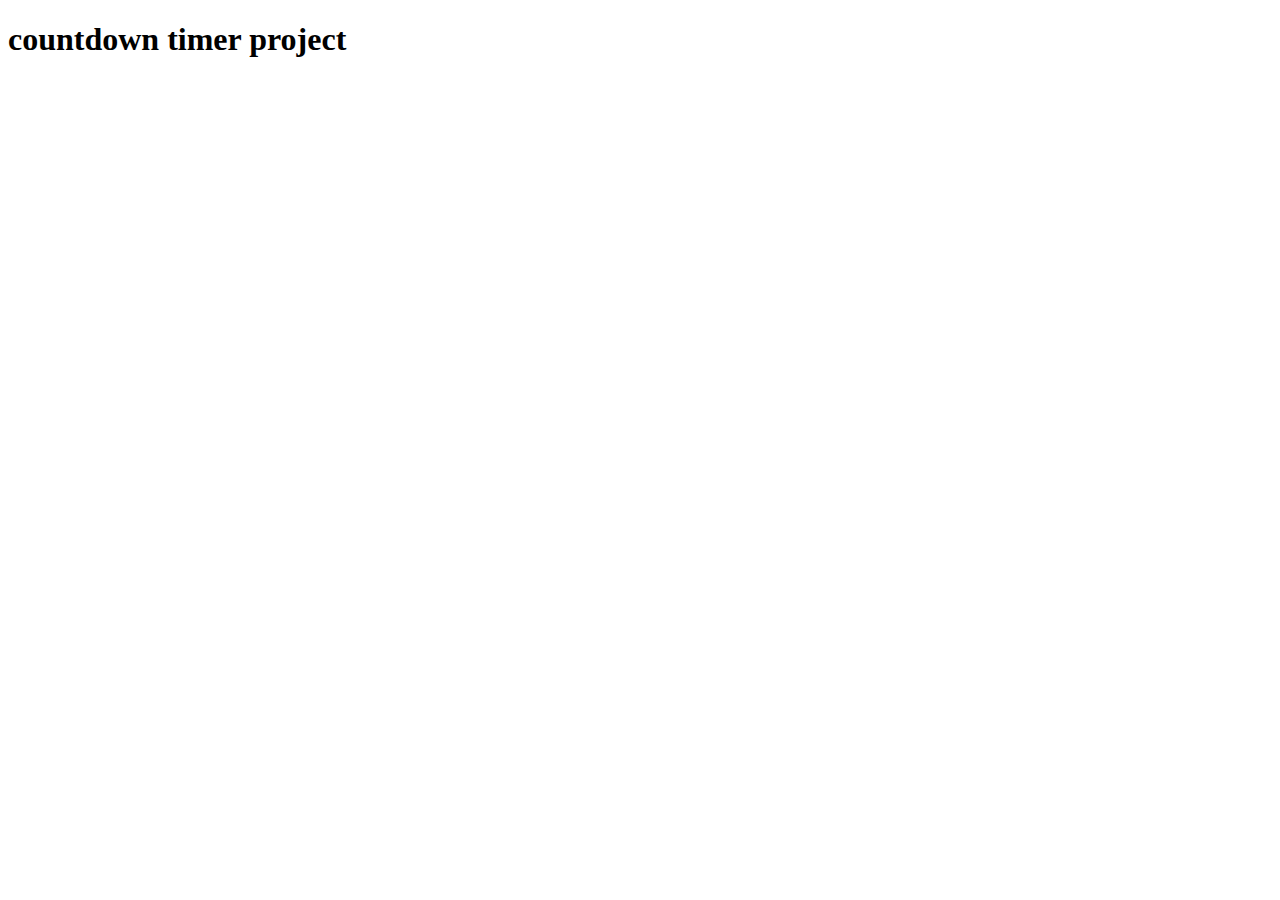
==== countdown timer project/index.html @ aa73203c "update data in js" ====
<!DOCTYPE html>
<html lang="en">
  <head>
    <meta charset="UTF-8" />
    <meta name="viewport" content="width=device-width, initial-scale=1.0" />
    <title>Countdown</title>

    <!-- styles -->
    <link rel="stylesheet" href="styles.css" />
  </head>
  <body>
    <h1>countdown timer project</h1>
    <!-- javascript -->
    <script src="app.js"></script>
  </body>
</html>
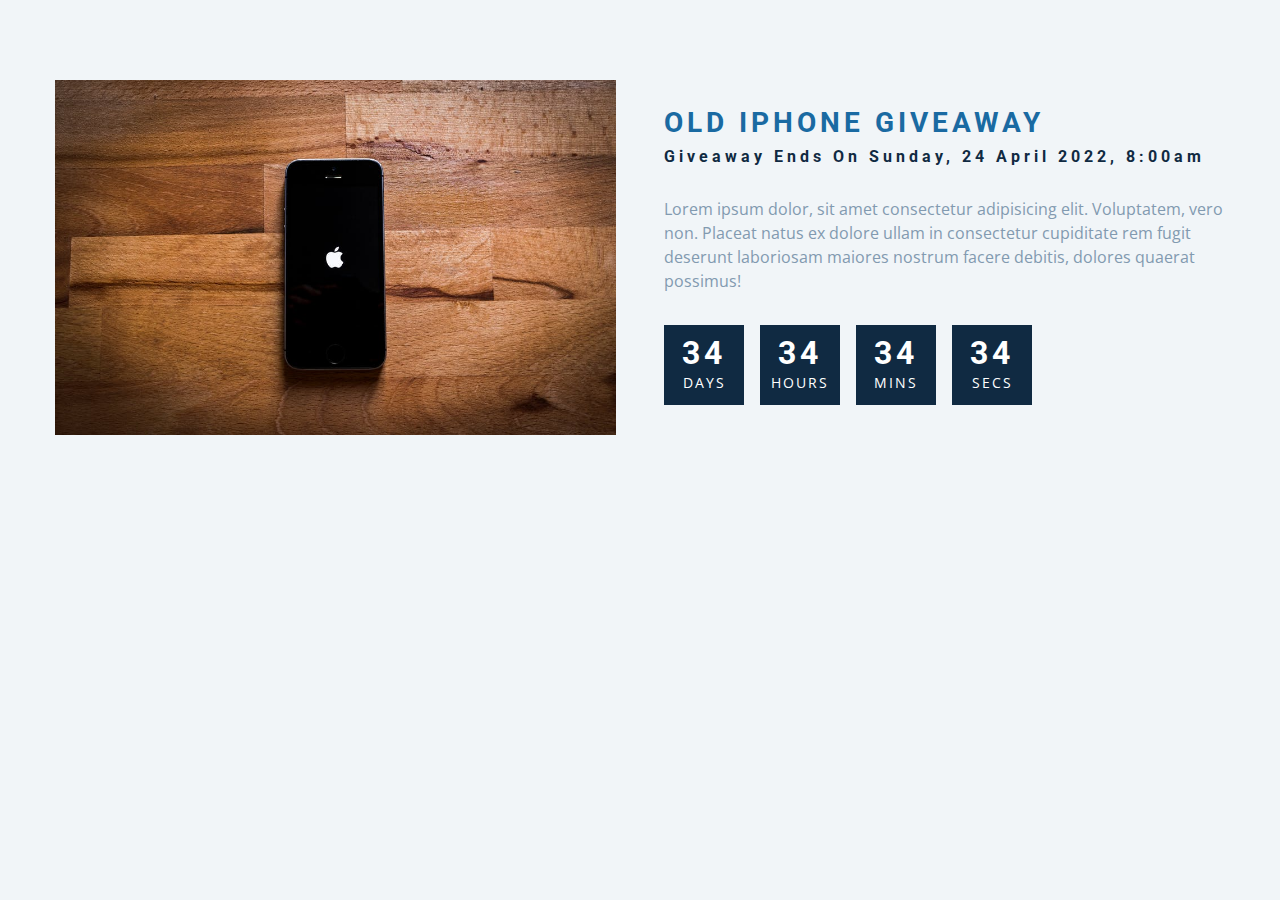
==== commit 962afbe1: "timer html done" ====
--- a/countdown timer project/index.html
+++ b/countdown timer project/index.html
@@ -6,10 +6,62 @@
     <title>Countdown</title>
 
     <!-- styles -->
-    <link rel="stylesheet" href="styles.css" />
+    <link rel="stylesheet" href="style.css" />
   </head>
   <body>
-    <h1>countdown timer project</h1>
+    <section class="section-center">
+      <!-- image -->
+      <article class="gift-img">
+        <img src="./gift.jpeg" alt="gift">
+      </article>
+      <!-- info -->
+      <article class="gift-info">
+        <h3>old iphone giveaway</h3>
+        <h4 class="giveaway">
+          giveaway ends on Sunday, 24 April 2022, 8:00am
+        </h4>
+        <p>
+          Lorem ipsum dolor, sit amet consectetur adipisicing elit. Voluptatem, vero non. 
+          Placeat natus ex dolore ullam in consectetur cupiditate rem fugit deserunt laboriosam 
+          maiores nostrum facere debitis, dolores quaerat possimus!
+        </p>
+        <div class="deadline">
+          <!-- days -->
+          <div class="deadline-format">
+            <div>
+              <h4 class="days">34</h4>
+              <span>days</span>
+            </div>
+          </div>
+          <!-- end of days -->
+          <!-- hours -->
+          <div class="deadline-format">
+            <div>
+              <h4 class="hours">34</h4>
+              <span>hours</span>
+            </div>
+          </div>
+          <!-- end of hours -->
+          <!-- mins -->
+          <div class="deadline-format">
+            <div>
+              <h4 class="mins">34</h4>
+              <span>mins</span>
+            </div>
+          </div>
+          <!-- end of mins -->
+          <!-- secs -->
+          <div class="deadline-format">
+            <div>
+              <h4 class="secs">34</h4>
+              <span>secs</span>
+            </div>
+          </div>
+          <!-- end of secs -->
+          
+        </div>
+      </article>
+    </section>
     <!-- javascript -->
     <script src="app.js"></script>
   </body>
--- a/countdown timer project/style.css
+++ b/countdown timer project/style.css
@@ -0,0 +1,232 @@
+/*
+=============== 
+Fonts
+===============
+*/
+@import url("https://fonts.googleapis.com/css?family=Open+Sans|Roboto:400,700&display=swap");
+
+/*
+=============== 
+Variables
+===============
+*/
+
+:root {
+  /* dark shades of primary color*/
+  --clr-primary-1: hsl(205, 86%, 17%);
+  --clr-primary-2: hsl(205, 77%, 27%);
+  --clr-primary-3: hsl(205, 72%, 37%);
+  --clr-primary-4: hsl(205, 63%, 48%);
+  /* primary/main color */
+  --clr-primary-5: #49a6e9;
+  /* lighter shades of primary color */
+  --clr-primary-6: hsl(205, 89%, 70%);
+  --clr-primary-7: hsl(205, 90%, 76%);
+  --clr-primary-8: hsl(205, 86%, 81%);
+  --clr-primary-9: hsl(205, 90%, 88%);
+  --clr-primary-10: hsl(205, 100%, 96%);
+  /* darkest grey - used for headings */
+  --clr-grey-1: hsl(209, 61%, 16%);
+  --clr-grey-2: hsl(211, 39%, 23%);
+  --clr-grey-3: hsl(209, 34%, 30%);
+  --clr-grey-4: hsl(209, 28%, 39%);
+  /* grey used for paragraphs */
+  --clr-grey-5: hsl(210, 22%, 49%);
+  --clr-grey-6: hsl(209, 23%, 60%);
+  --clr-grey-7: hsl(211, 27%, 70%);
+  --clr-grey-8: hsl(210, 31%, 80%);
+  --clr-grey-9: hsl(212, 33%, 89%);
+  --clr-grey-10: hsl(210, 36%, 96%);
+  --clr-white: #fff;
+  --clr-red-dark: hsl(360, 67%, 44%);
+  --clr-red-light: hsl(360, 71%, 66%);
+  --clr-green-dark: hsl(125, 67%, 44%);
+  --clr-green-light: hsl(125, 71%, 66%);
+  --clr-black: #222;
+  --clr-gold: #c59d5f;
+  --ff-primary: "Roboto", sans-serif;
+  --ff-secondary: "Open Sans", sans-serif;
+  --transition: all 0.3s linear;
+  --spacing: 0.25rem;
+  --radius: 0.5rem;
+  --light-shadow: 0 5px 15px rgba(0, 0, 0, 0.1);
+  --dark-shadow: 0 5px 15px rgba(0, 0, 0, 0.2);
+  --max-width: 1170px;
+  --fixed-width: 620px;
+}
+/*
+=============== 
+Global Styles
+===============
+*/
+
+*,
+::after,
+::before {
+  margin: 0;
+  padding: 0;
+  box-sizing: border-box;
+}
+body {
+  font-family: var(--ff-secondary);
+  background: var(--clr-grey-10);
+  color: var(--clr-grey-1);
+  line-height: 1.5;
+  font-size: 0.875rem;
+}
+ul {
+  list-style-type: none;
+}
+a {
+  text-decoration: none;
+}
+img:not(.logo) {
+  width: 100%;
+}
+img {
+  display: block;
+}
+
+h1,
+h2,
+h3,
+h4 {
+  letter-spacing: var(--spacing);
+  text-transform: capitalize;
+  line-height: 1.25;
+  margin-bottom: 0.75rem;
+  font-family: var(--ff-primary);
+}
+h1 {
+  font-size: 3rem;
+}
+h2 {
+  font-size: 2rem;
+}
+h3 {
+  font-size: 1.25rem;
+}
+h4 {
+  font-size: 0.875rem;
+}
+p {
+  margin-bottom: 1.25rem;
+  color: var(--clr-grey-5);
+}
+@media screen and (min-width: 800px) {
+  h1 {
+    font-size: 4rem;
+  }
+  h2 {
+    font-size: 2.5rem;
+  }
+  h3 {
+    font-size: 1.75rem;
+  }
+  h4 {
+    font-size: 1rem;
+  }
+  body {
+    font-size: 1rem;
+  }
+  h1,
+  h2,
+  h3,
+  h4 {
+    line-height: 1;
+  }
+}
+/*  global classes */
+
+.btn {
+  text-transform: uppercase;
+  background: transparent;
+  color: var(--clr-black);
+  padding: 0.375rem 0.75rem;
+  letter-spacing: var(--spacing);
+  display: inline-block;
+  transition: var(--transition);
+  font-size: 0.875rem;
+  border: 2px solid var(--clr-black);
+  cursor: pointer;
+  box-shadow: 0 1px 3px rgba(0, 0, 0, 0.2);
+  border-radius: var(--radius);
+}
+.btn:hover {
+  color: var(--clr-white);
+  background: var(--clr-black);
+}
+/* section */
+.section {
+  padding: 5rem 0;
+}
+
+.section-center {
+  width: 90vw;
+  margin: 5rem auto;
+  max-width: 1170px;
+}
+
+main {
+  min-height: 100vh;
+  display: grid;
+  place-items: center;
+}
+/*
+=============== 
+Countdown Timer
+===============
+*/
+.gift-img {
+  margin-bottom: 2rem;
+}
+.gift-info h3 {
+  text-transform: uppercase;
+  color: var(--clr-primary-3);
+}
+.gift-info p {
+  color: var(--clr-grey-6);
+}
+.date {
+  color: var(--clr-grey-5);
+  font-size: 0.85rem;
+}
+@media screen and (min-width: 992px) {
+  .section-center {
+    display: grid;
+    grid-template-columns: 1fr 1fr;
+    place-items: center;
+    gap: 3rem;
+    width: 95vw;
+  }
+  .gift-img {
+    margin-bottom: 0;
+  }
+}
+.gift-info p {
+  margin: 2rem 0;
+}
+.deadline {
+  display: flex;
+}
+.deadline-format {
+  background: var(--clr-grey-1);
+  color: var(--clr-white);
+  margin-right: 1rem;
+  width: 5rem;
+  height: 5rem;
+  display: grid;
+  place-items: center;
+  text-align: center;
+}
+.deadline-format span {
+  display: block;
+  text-transform: uppercase;
+  letter-spacing: 2px;
+  font-size: 0.85rem;
+}
+.deadline h4:not(.expired) {
+  font-size: 2rem;
+  margin-bottom: 0.25rem;
+  letter-spacing: var(--spacing);
+}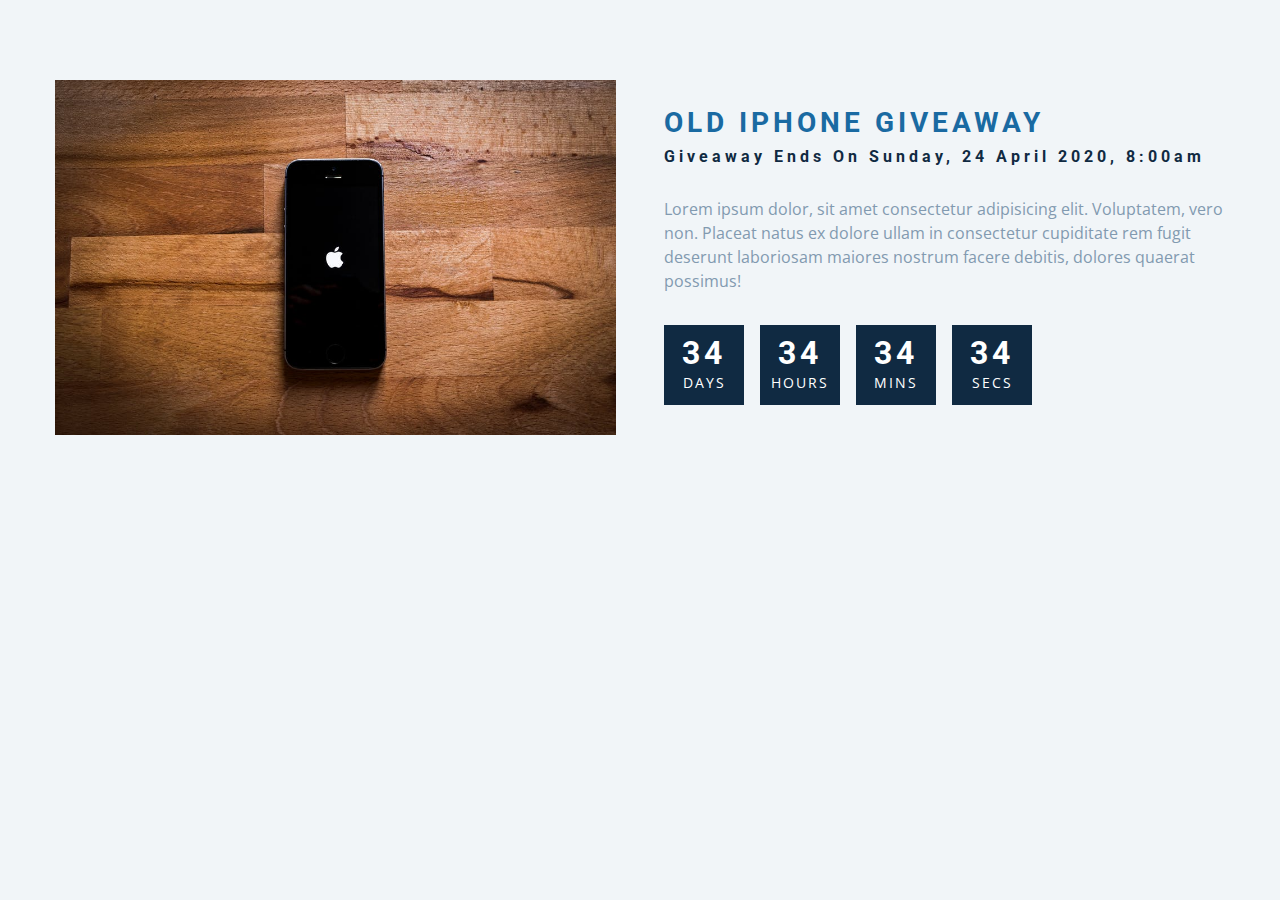
==== commit 443db6ce: "js timer" ====
--- a/countdown timer project/index.html
+++ b/countdown timer project/index.html
@@ -18,7 +18,7 @@
       <article class="gift-info">
         <h3>old iphone giveaway</h3>
         <h4 class="giveaway">
-          giveaway ends on Sunday, 24 April 2022, 8:00am
+          giveaway ends on Sunday, 24 April 2020, 8:00am
         </h4>
         <p>
           Lorem ipsum dolor, sit amet consectetur adipisicing elit. Voluptatem, vero non. 
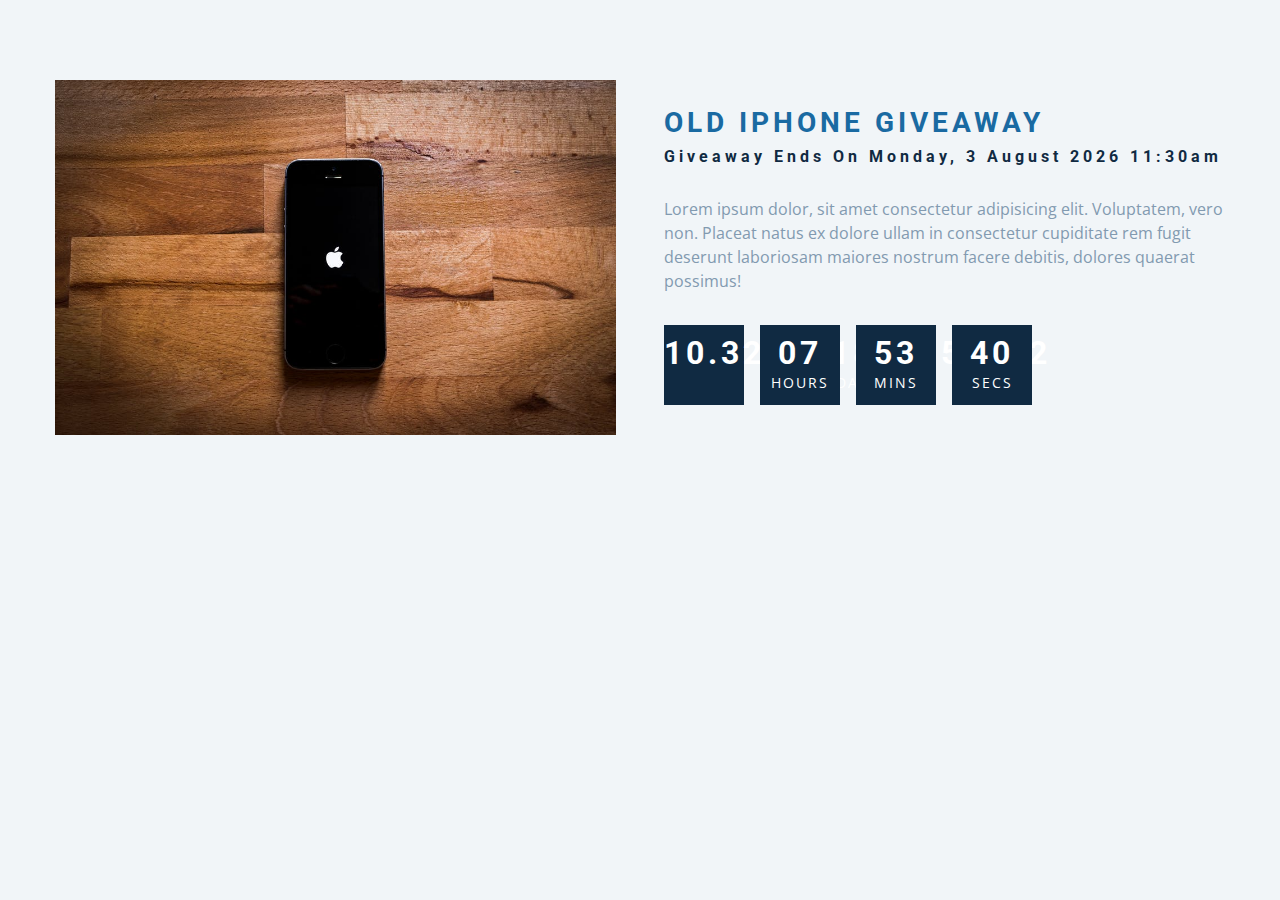
==== commit cf8fd2af: "fix bug" ====
--- a/countdown timer project/index.html
+++ b/countdown timer project/index.html
@@ -18,7 +18,7 @@
       <article class="gift-info">
         <h3>old iphone giveaway</h3>
         <h4 class="giveaway">
-          giveaway ends on Sunday, 24 April 2020, 8:00am
+          giveaway ends on Thursday, 24 February 2022, 8:00am
         </h4>
         <p>
           Lorem ipsum dolor, sit amet consectetur adipisicing elit. Voluptatem, vero non. 
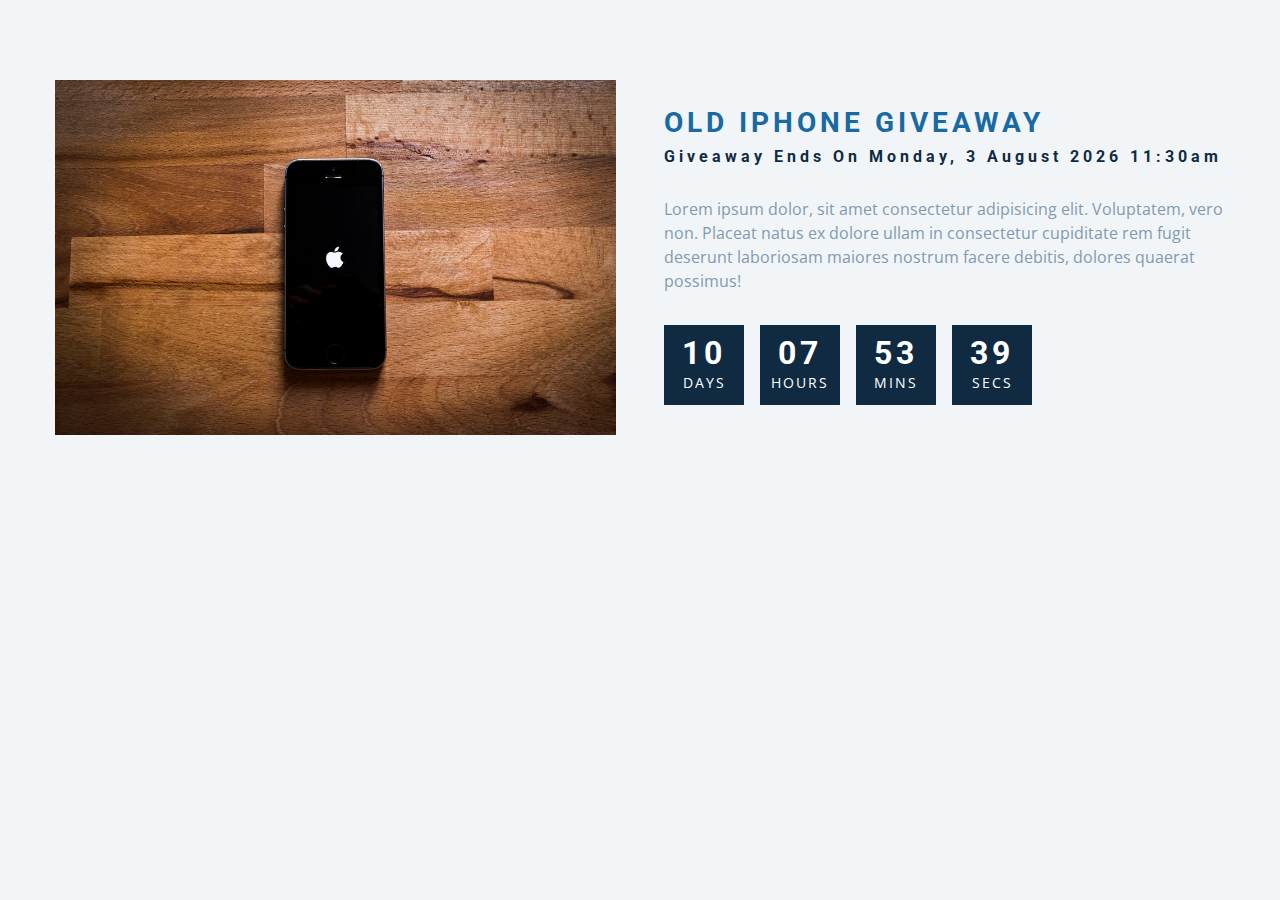
==== commit e4735202: "final ver of countdown timer" ====
--- a/countdown timer project/index.html
+++ b/countdown timer project/index.html
@@ -45,7 +45,7 @@
           <!-- mins -->
           <div class="deadline-format">
             <div>
-              <h4 class="mins">34</h4>
+              <h4 class="minutes">34</h4>
               <span>mins</span>
             </div>
           </div>
@@ -53,7 +53,7 @@
           <!-- secs -->
           <div class="deadline-format">
             <div>
-              <h4 class="secs">34</h4>
+              <h4 class="seconds">34</h4>
               <span>secs</span>
             </div>
           </div>
